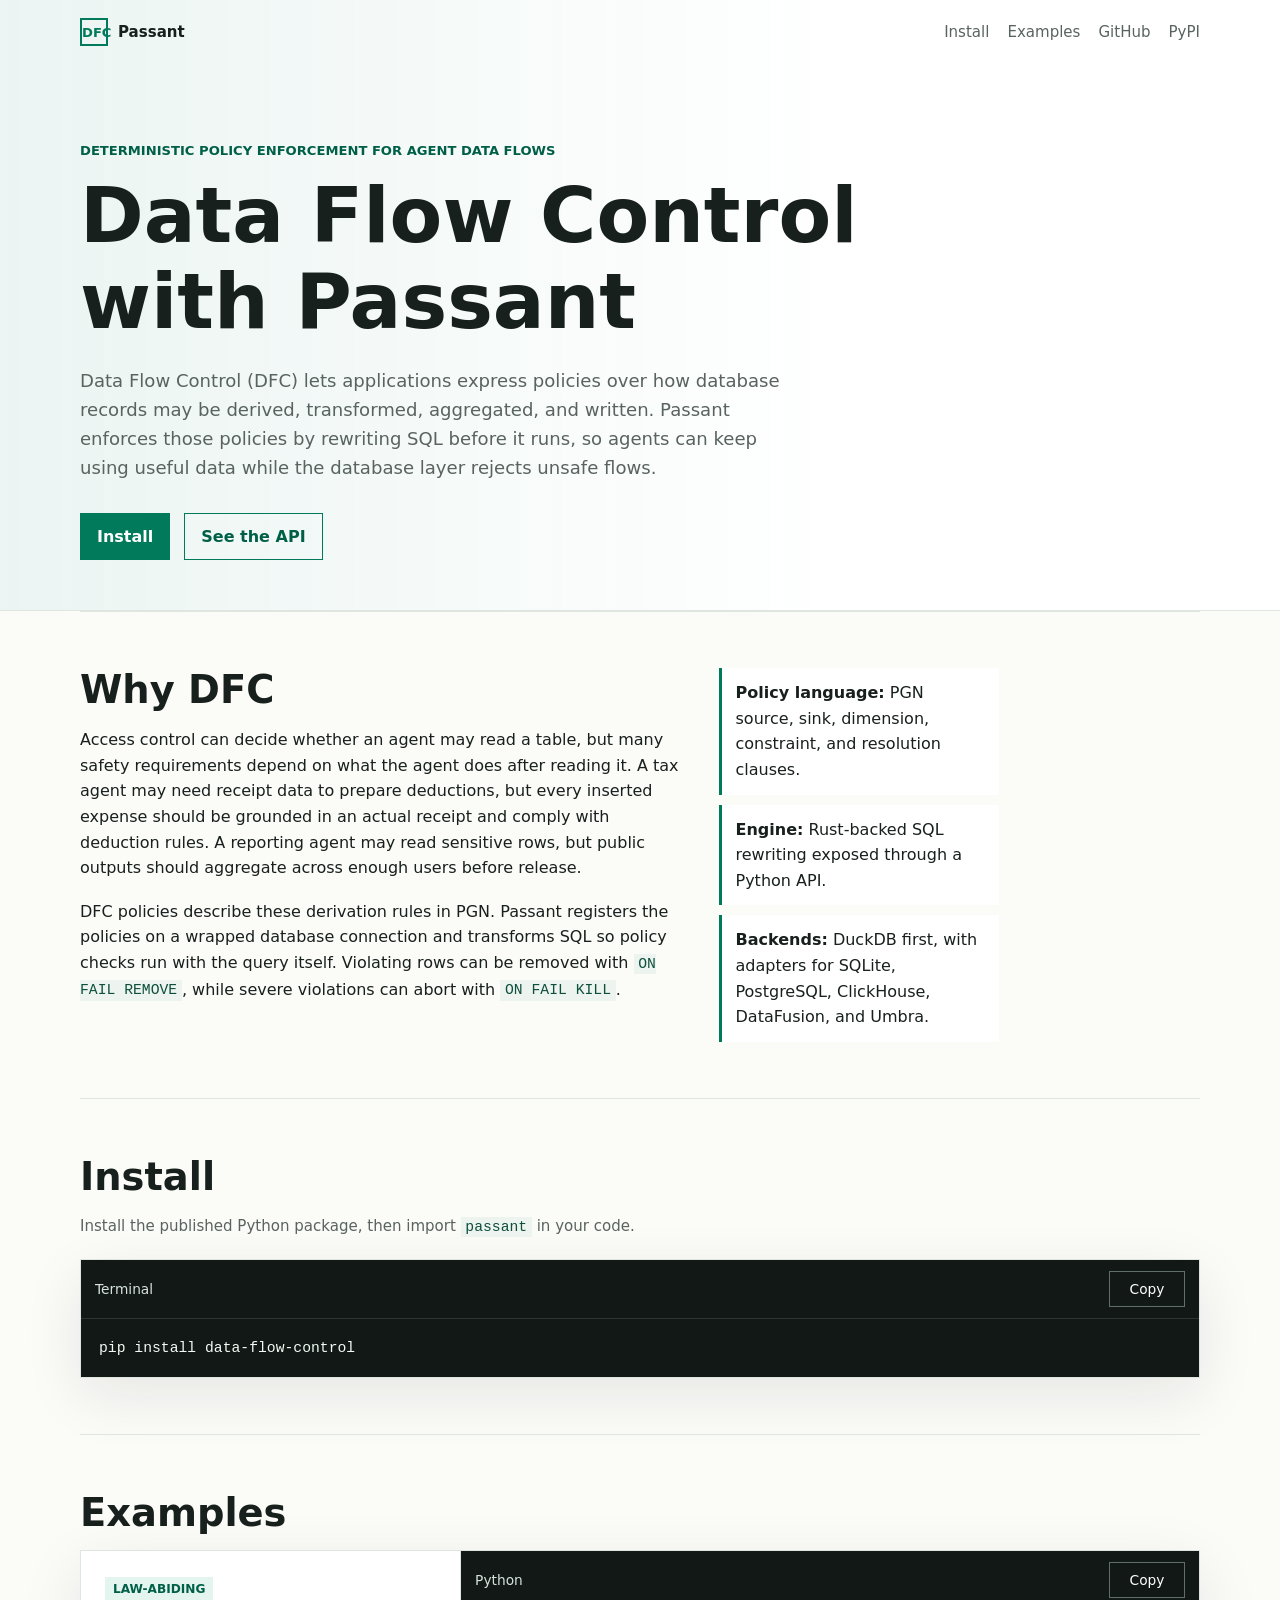
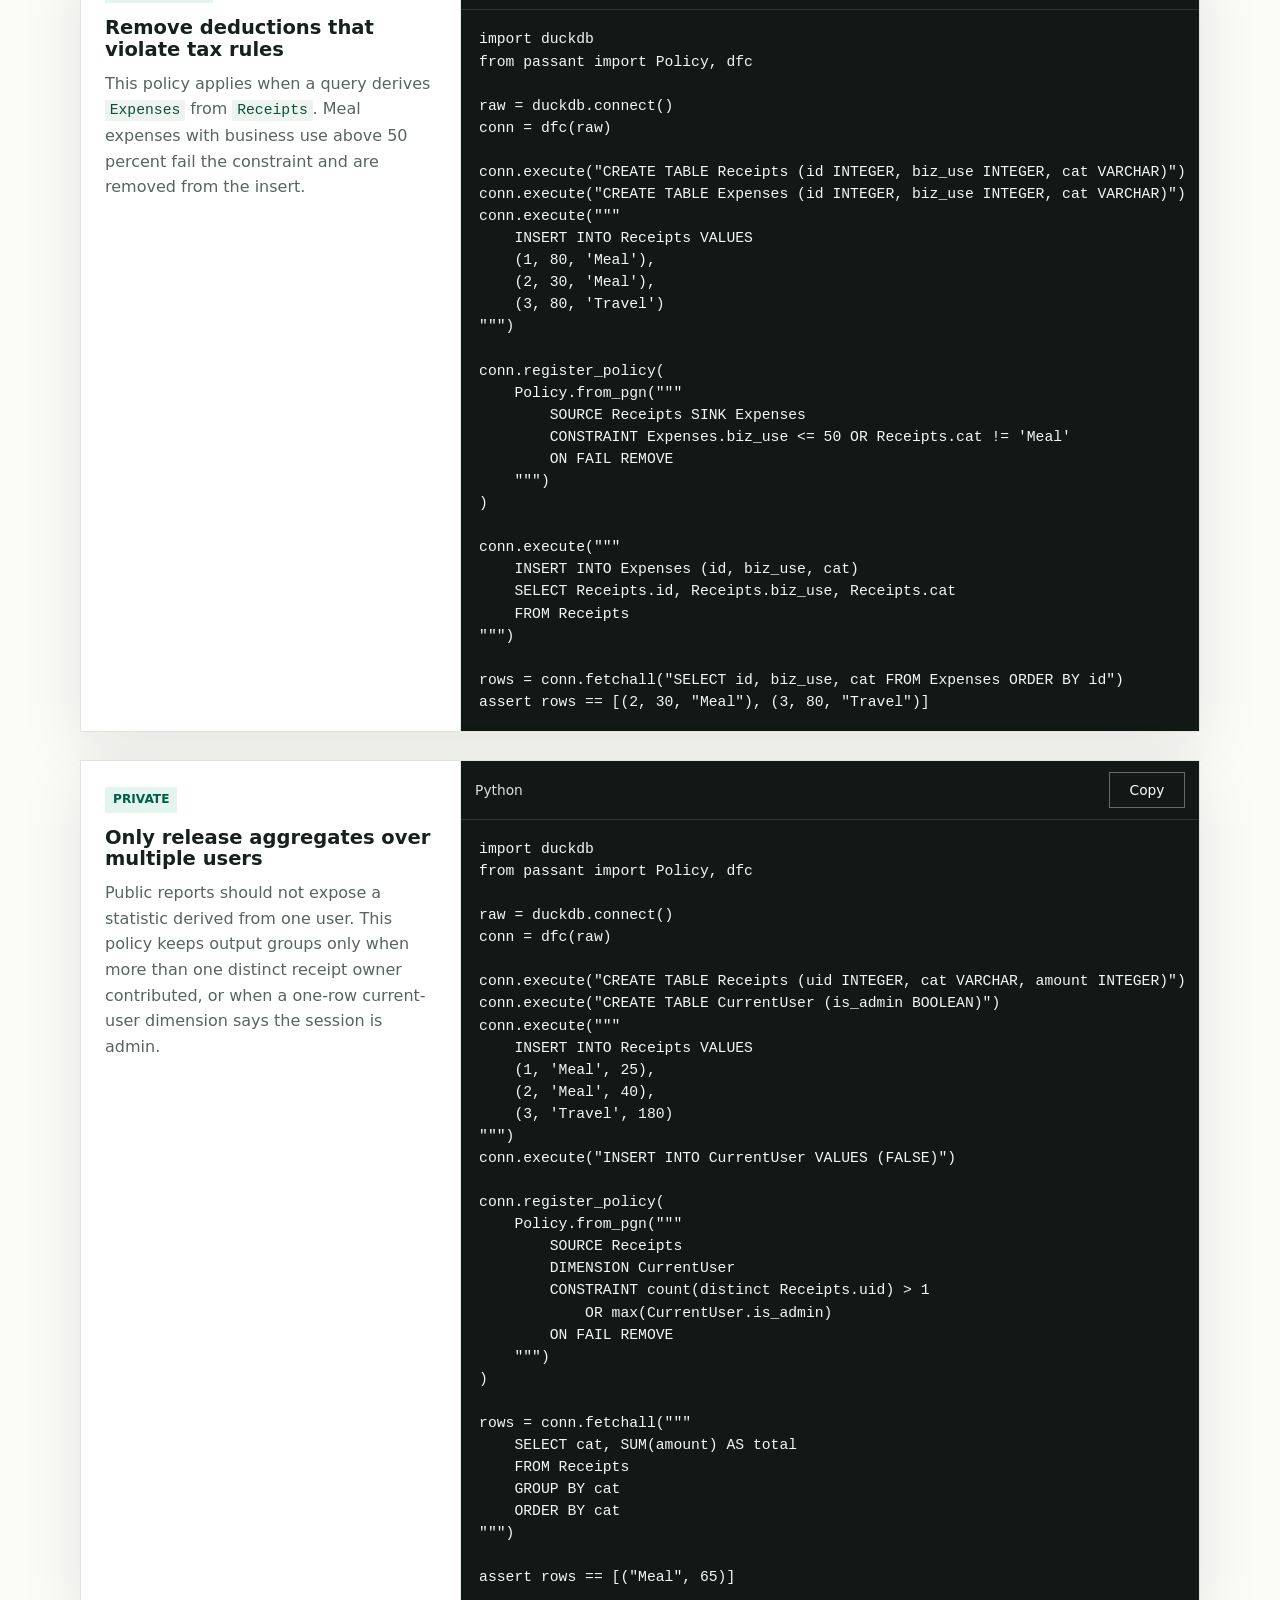
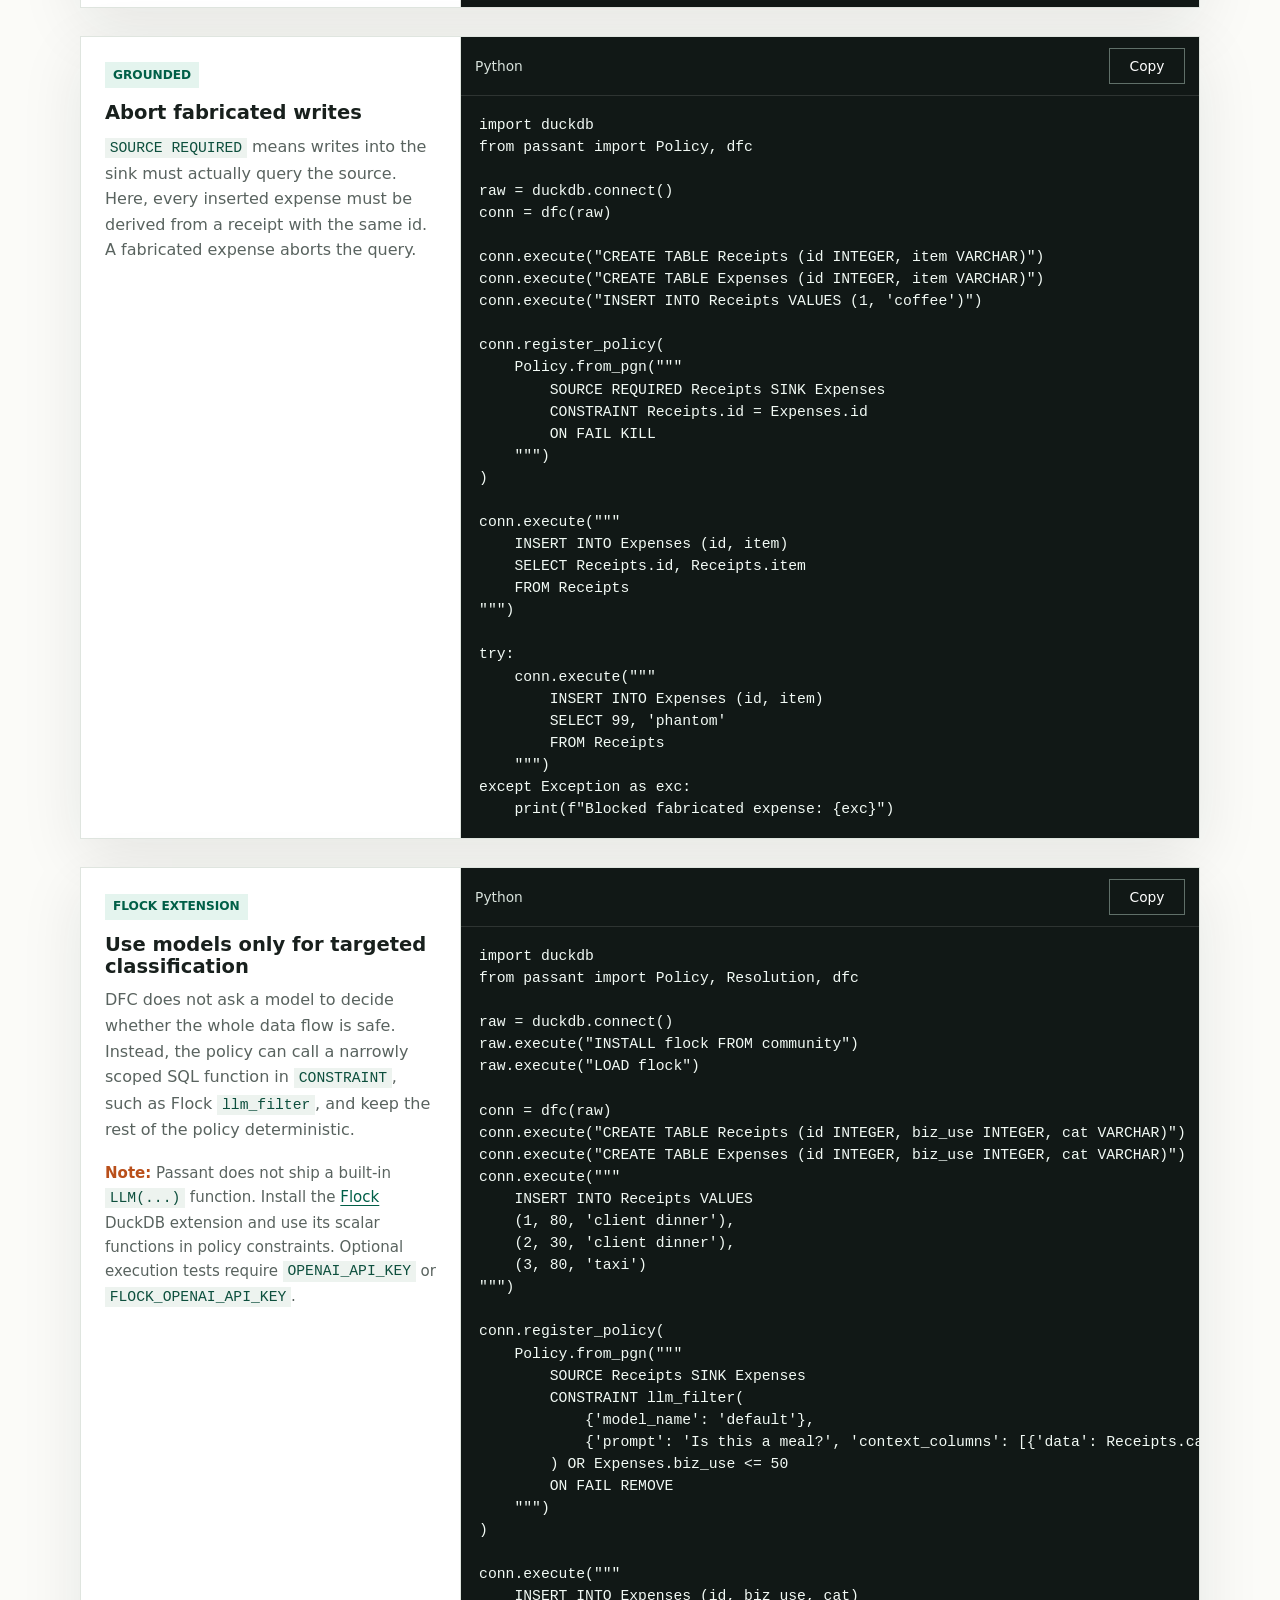
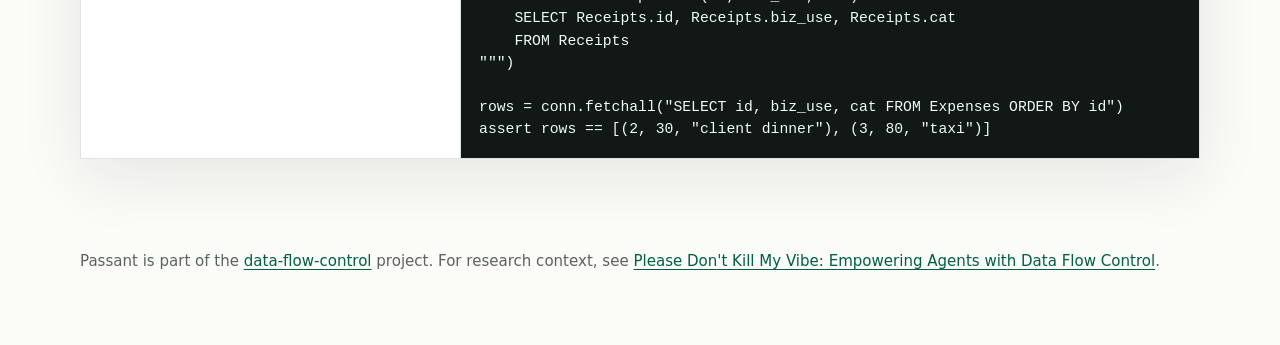
==== docs/index.html @ d6aa03f8 "Bring passant interfaces further in line with paper" ====
<!doctype html>
<html lang="en">
  <head>
    <meta charset="utf-8" />
    <meta name="viewport" content="width=device-width, initial-scale=1" />
    <title>Data Flow Control with Passant</title>
    <meta
      name="description"
      content="A one-page introduction to Data Flow Control and Passant, the Python API for enforcing PGN policies through SQL rewriting."
    />
    <style>
      :root {
        color-scheme: light;
        --bg: #fbfbf8;
        --surface: #ffffff;
        --ink: #18201d;
        --muted: #59635f;
        --line: #dfe5df;
        --accent: #007a5a;
        --accent-strong: #005f47;
        --accent-soft: #e4f4ee;
        --code: #111816;
        --code-line: #2b3531;
        --warn: #b94f1a;
        --shadow: 0 18px 60px rgba(25, 35, 31, 0.09);
      }

      * {
        box-sizing: border-box;
      }

      html {
        scroll-behavior: smooth;
      }

      body {
        margin: 0;
        background: var(--bg);
        color: var(--ink);
        font-family:
          Inter, ui-sans-serif, system-ui, -apple-system, BlinkMacSystemFont, "Segoe UI",
          sans-serif;
        line-height: 1.6;
      }

      a {
        color: var(--accent-strong);
        text-decoration-thickness: 0.08em;
        text-underline-offset: 0.18em;
      }

      header {
        border-bottom: 1px solid var(--line);
        background:
          linear-gradient(90deg, rgba(0, 122, 90, 0.08), transparent 65%),
          var(--surface);
      }

      nav,
      main,
      .hero-inner,
      footer {
        width: min(1120px, calc(100% - 40px));
        margin: 0 auto;
      }

      nav {
        display: flex;
        align-items: center;
        justify-content: space-between;
        gap: 24px;
        padding: 18px 0;
        font-size: 0.94rem;
      }

      .brand {
        display: flex;
        align-items: center;
        gap: 10px;
        color: var(--ink);
        font-weight: 740;
        text-decoration: none;
      }

      .mark {
        width: 28px;
        height: 28px;
        border: 2px solid var(--accent);
        display: grid;
        place-items: center;
        color: var(--accent);
        font-size: 0.82rem;
        font-weight: 800;
      }

      .nav-links {
        display: flex;
        gap: 18px;
        flex-wrap: wrap;
      }

      .nav-links a {
        color: var(--muted);
        text-decoration: none;
      }

      .hero {
        padding: 76px 0 50px;
      }

      .eyebrow {
        margin: 0 0 12px;
        color: var(--accent-strong);
        font-size: 0.82rem;
        font-weight: 800;
        letter-spacing: 0;
        text-transform: uppercase;
      }

      h1,
      h2,
      h3 {
        line-height: 1.12;
        letter-spacing: 0;
      }

      h1 {
        max-width: 780px;
        margin: 0;
        font-size: clamp(2.6rem, 6vw, 5.5rem);
      }

      h2 {
        margin: 0 0 16px;
        font-size: clamp(1.75rem, 3vw, 2.65rem);
      }

      h3 {
        margin: 0 0 10px;
        font-size: 1.22rem;
      }

      p {
        margin: 0 0 18px;
      }

      .lede {
        max-width: 720px;
        margin-top: 22px;
        color: var(--muted);
        font-size: 1.13rem;
      }

      .actions {
        display: flex;
        align-items: center;
        gap: 14px;
        margin-top: 30px;
        flex-wrap: wrap;
      }

      .button {
        display: inline-flex;
        min-height: 44px;
        align-items: center;
        justify-content: center;
        gap: 8px;
        border: 1px solid var(--accent);
        background: var(--accent);
        color: #ffffff;
        padding: 10px 16px;
        font-weight: 760;
        text-decoration: none;
      }

      .button.secondary {
        background: transparent;
        color: var(--accent-strong);
      }

      section {
        padding: 56px 0;
        border-top: 1px solid var(--line);
      }

      .intro {
        display: grid;
        grid-template-columns: minmax(0, 0.75fr) minmax(280px, 0.25fr);
        gap: 34px;
        align-items: start;
      }

      .fact-list {
        display: grid;
        gap: 10px;
        margin: 0;
        padding: 0;
        list-style: none;
      }

      .fact-list li {
        border-left: 3px solid var(--accent);
        background: var(--surface);
        padding: 12px 14px;
      }

      .install-block,
      .example {
        background: var(--surface);
        border: 1px solid var(--line);
        box-shadow: var(--shadow);
      }

      .install-block {
        margin-top: 20px;
      }

      .code-head {
        display: flex;
        justify-content: space-between;
        align-items: center;
        gap: 16px;
        border-bottom: 1px solid rgba(255, 255, 255, 0.12);
        background: var(--code);
        color: #d8e2dc;
        padding: 11px 14px;
        font-size: 0.86rem;
      }

      .copy {
        min-width: 76px;
        border: 1px solid #607069;
        background: transparent;
        color: #ffffff;
        padding: 6px 10px;
        font: inherit;
        cursor: pointer;
      }

      .copy:focus-visible,
      .button:focus-visible,
      a:focus-visible {
        outline: 3px solid rgba(0, 122, 90, 0.35);
        outline-offset: 3px;
      }

      pre {
        margin: 0;
        overflow-x: auto;
        background: var(--code);
        color: #f2faf5;
        padding: 18px;
        line-height: 1.5;
      }

      code {
        font-family:
          "SFMono-Regular", Consolas, "Liberation Mono", ui-monospace, monospace;
        font-size: 0.92rem;
      }

      p code,
      li code {
        background: #edf3ef;
        color: #0d4f3d;
        padding: 0.15em 0.32em;
      }

      .examples {
        display: grid;
        gap: 28px;
      }

      .example {
        display: grid;
        grid-template-columns: minmax(260px, 0.34fr) minmax(0, 0.66fr);
        align-items: stretch;
      }

      .example-copy {
        padding: 24px;
        border-right: 1px solid var(--line);
      }

      .example-copy p {
        color: var(--muted);
      }

      .tag {
        display: inline-flex;
        align-items: center;
        min-height: 26px;
        background: var(--accent-soft);
        color: var(--accent-strong);
        padding: 3px 8px;
        font-size: 0.76rem;
        font-weight: 800;
        text-transform: uppercase;
        margin-bottom: 14px;
      }

      .note {
        color: var(--muted);
        font-size: 0.94rem;
      }

      .note strong {
        color: var(--warn);
      }

      footer {
        padding: 34px 0 54px;
        color: var(--muted);
        font-size: 0.94rem;
      }

      @media (max-width: 860px) {
        nav,
        main,
        .hero-inner,
        footer {
          width: min(100% - 28px, 1120px);
        }

        nav {
          align-items: flex-start;
          flex-direction: column;
        }

        .hero {
          padding-top: 44px;
        }

        .intro,
        .example {
          grid-template-columns: 1fr;
        }

        .example-copy {
          border-right: 0;
          border-bottom: 1px solid var(--line);
        }

      }
    </style>
  </head>
  <body>
    <header>
      <nav aria-label="Primary">
        <a class="brand" href="#">
          <span class="mark">DFC</span>
          <span>Passant</span>
        </a>
        <div class="nav-links">
          <a href="#install">Install</a>
          <a href="#examples">Examples</a>
          <a href="https://github.com/reallocf/data-flow-control">GitHub</a>
          <a href="https://pypi.org/project/data-flow-control/">PyPI</a>
        </div>
      </nav>
      <div class="hero">
        <div class="hero-inner">
          <div>
            <p class="eyebrow">Deterministic policy enforcement for agent data flows</p>
            <h1>Data Flow Control with Passant</h1>
            <p class="lede">
              Data Flow Control (DFC) lets applications express policies over how database
              records may be derived, transformed, aggregated, and written. Passant enforces
              those policies by rewriting SQL before it runs, so agents can keep using useful
              data while the database layer rejects unsafe flows.
            </p>
            <div class="actions">
              <a class="button" href="#install">Install</a>
              <a class="button secondary" href="#examples">See the API</a>
            </div>
          </div>
        </div>
      </div>
    </header>

    <main>
      <section id="overview">
        <div class="intro">
          <div>
            <h2>Why DFC</h2>
            <p>
              Access control can decide whether an agent may read a table, but many safety
              requirements depend on what the agent does after reading it. A tax agent may need
              receipt data to prepare deductions, but every inserted expense should be grounded in
              an actual receipt and comply with deduction rules. A reporting agent may read
              sensitive rows, but public outputs should aggregate across enough users before
              release.
            </p>
            <p>
              DFC policies describe these derivation rules in PGN. Passant registers the policies
              on a wrapped database connection and transforms SQL so policy checks run with the
              query itself. Violating rows can be removed with <code>ON FAIL REMOVE</code>, while
              severe violations can abort with <code>ON FAIL KILL</code>.
            </p>
          </div>
          <ul class="fact-list" aria-label="Passant capabilities">
            <li><strong>Policy language:</strong> PGN source, sink, dimension, constraint, and resolution clauses.</li>
            <li><strong>Engine:</strong> Rust-backed SQL rewriting exposed through a Python API.</li>
            <li><strong>Backends:</strong> DuckDB first, with adapters for SQLite, PostgreSQL, ClickHouse, DataFusion, and Umbra.</li>
          </ul>
        </div>
      </section>

      <section id="install">
        <h2>Install</h2>
        <p class="note">
          Install the published Python package, then import <code>passant</code> in your code.
        </p>
        <div class="install-block">
          <div class="code-head">
            <span>Terminal</span>
            <button class="copy" type="button" data-copy="pip install data-flow-control">Copy</button>
          </div>
          <pre><code>pip install data-flow-control</code></pre>
        </div>
      </section>

      <section id="examples">
        <h2>Examples</h2>
        <div class="examples">
          <article class="example">
            <div class="example-copy">
              <span class="tag">Law-abiding</span>
              <h3>Remove deductions that violate tax rules</h3>
              <p>
                This policy applies when a query derives <code>Expenses</code> from
                <code>Receipts</code>. Meal expenses with business use above 50 percent fail the
                constraint and are removed from the insert.
              </p>
            </div>
            <div>
              <div class="code-head">
                <span>Python</span>
                <button class="copy" type="button" data-copy-target="law-code">Copy</button>
              </div>
              <pre><code id="law-code">import duckdb
from passant import Policy, dfc

raw = duckdb.connect()
conn = dfc(raw)

conn.execute("CREATE TABLE Receipts (id INTEGER, biz_use INTEGER, cat VARCHAR)")
conn.execute("CREATE TABLE Expenses (id INTEGER, biz_use INTEGER, cat VARCHAR)")
conn.execute("""
    INSERT INTO Receipts VALUES
    (1, 80, 'Meal'),
    (2, 30, 'Meal'),
    (3, 80, 'Travel')
""")

conn.register_policy(
    Policy.from_pgn("""
        SOURCE Receipts SINK Expenses
        CONSTRAINT Expenses.biz_use <= 50 OR Receipts.cat != 'Meal'
        ON FAIL REMOVE
    """)
)

conn.execute("""
    INSERT INTO Expenses (id, biz_use, cat)
    SELECT Receipts.id, Receipts.biz_use, Receipts.cat
    FROM Receipts
""")

rows = conn.fetchall("SELECT id, biz_use, cat FROM Expenses ORDER BY id")
assert rows == [(2, 30, "Meal"), (3, 80, "Travel")]</code></pre>
            </div>
          </article>

          <article class="example">
            <div class="example-copy">
              <span class="tag">Private</span>
              <h3>Only release aggregates over multiple users</h3>
              <p>
                Public reports should not expose a statistic derived from one user. This policy
                keeps output groups only when more than one distinct receipt owner contributed, or
                when a one-row current-user dimension says the session is admin.
              </p>
            </div>
            <div>
              <div class="code-head">
                <span>Python</span>
                <button class="copy" type="button" data-copy-target="privacy-code">Copy</button>
              </div>
              <pre><code id="privacy-code">import duckdb
from passant import Policy, dfc

raw = duckdb.connect()
conn = dfc(raw)

conn.execute("CREATE TABLE Receipts (uid INTEGER, cat VARCHAR, amount INTEGER)")
conn.execute("CREATE TABLE CurrentUser (is_admin BOOLEAN)")
conn.execute("""
    INSERT INTO Receipts VALUES
    (1, 'Meal', 25),
    (2, 'Meal', 40),
    (3, 'Travel', 180)
""")
conn.execute("INSERT INTO CurrentUser VALUES (FALSE)")

conn.register_policy(
    Policy.from_pgn("""
        SOURCE Receipts
        DIMENSION CurrentUser
        CONSTRAINT count(distinct Receipts.uid) > 1
            OR max(CurrentUser.is_admin)
        ON FAIL REMOVE
    """)
)

rows = conn.fetchall("""
    SELECT cat, SUM(amount) AS total
    FROM Receipts
    GROUP BY cat
    ORDER BY cat
""")

assert rows == [("Meal", 65)]</code></pre>
            </div>
          </article>

          <article class="example">
            <div class="example-copy">
              <span class="tag">Grounded</span>
              <h3>Abort fabricated writes</h3>
              <p>
                <code>SOURCE REQUIRED</code> means writes into the sink must actually query the
                source. Here, every inserted expense must be derived from a receipt with the same
                id. A fabricated expense aborts the query.
              </p>
            </div>
            <div>
              <div class="code-head">
                <span>Python</span>
                <button class="copy" type="button" data-copy-target="grounded-code">Copy</button>
              </div>
              <pre><code id="grounded-code">import duckdb
from passant import Policy, dfc

raw = duckdb.connect()
conn = dfc(raw)

conn.execute("CREATE TABLE Receipts (id INTEGER, item VARCHAR)")
conn.execute("CREATE TABLE Expenses (id INTEGER, item VARCHAR)")
conn.execute("INSERT INTO Receipts VALUES (1, 'coffee')")

conn.register_policy(
    Policy.from_pgn("""
        SOURCE REQUIRED Receipts SINK Expenses
        CONSTRAINT Receipts.id = Expenses.id
        ON FAIL KILL
    """)
)

conn.execute("""
    INSERT INTO Expenses (id, item)
    SELECT Receipts.id, Receipts.item
    FROM Receipts
""")

try:
    conn.execute("""
        INSERT INTO Expenses (id, item)
        SELECT 99, 'phantom'
        FROM Receipts
    """)
except Exception as exc:
    print(f"Blocked fabricated expense: {exc}")</code></pre>
            </div>
          </article>

          <article class="example">
            <div class="example-copy">
              <span class="tag">Flock extension</span>
              <h3>Use models only for targeted classification</h3>
              <p>
                DFC does not ask a model to decide whether the whole data flow is safe. Instead,
                the policy can call a narrowly scoped SQL function in <code>CONSTRAINT</code>, such
                as Flock <code>llm_filter</code>, and keep the rest of the policy deterministic.
              </p>
              <p class="note">
                <strong>Note:</strong> Passant does not ship a built-in <code>LLM(...)</code>
                function. Install the
                <a href="https://duckdb.org/community_extensions/extensions/flock">Flock</a>
                DuckDB extension and use its scalar functions in policy constraints. Optional
                execution tests require <code>OPENAI_API_KEY</code> or
                <code>FLOCK_OPENAI_API_KEY</code>.
              </p>
            </div>
            <div>
              <div class="code-head">
                <span>Python</span>
                <button class="copy" type="button" data-copy-target="llm-code">Copy</button>
              </div>
              <pre><code id="llm-code">import duckdb
from passant import Policy, Resolution, dfc

raw = duckdb.connect()
raw.execute("INSTALL flock FROM community")
raw.execute("LOAD flock")

conn = dfc(raw)
conn.execute("CREATE TABLE Receipts (id INTEGER, biz_use INTEGER, cat VARCHAR)")
conn.execute("CREATE TABLE Expenses (id INTEGER, biz_use INTEGER, cat VARCHAR)")
conn.execute("""
    INSERT INTO Receipts VALUES
    (1, 80, 'client dinner'),
    (2, 30, 'client dinner'),
    (3, 80, 'taxi')
""")

conn.register_policy(
    Policy.from_pgn("""
        SOURCE Receipts SINK Expenses
        CONSTRAINT llm_filter(
            {'model_name': 'default'},
            {'prompt': 'Is this a meal?', 'context_columns': [{'data': Receipts.cat}]}
        ) OR Expenses.biz_use <= 50
        ON FAIL REMOVE
    """)
)

conn.execute("""
    INSERT INTO Expenses (id, biz_use, cat)
    SELECT Receipts.id, Receipts.biz_use, Receipts.cat
    FROM Receipts
""")

rows = conn.fetchall("SELECT id, biz_use, cat FROM Expenses ORDER BY id")
assert rows == [(2, 30, "client dinner"), (3, 80, "taxi")]</code></pre>
            </div>
          </article>
        </div>
      </section>
    </main>

    <footer>
      <p>
        Passant is part of the
        <a href="https://github.com/reallocf/data-flow-control">data-flow-control</a>
        project. For research context, see
        <a href="https://arxiv.org/abs/2512.05374">Please Don't Kill My Vibe: Empowering Agents with Data Flow Control</a>.
      </p>
    </footer>

    <script>
      for (const button of document.querySelectorAll(".copy")) {
        button.addEventListener("click", async () => {
          const targetId = button.getAttribute("data-copy-target");
          const text = targetId
            ? document.getElementById(targetId).innerText
            : button.getAttribute("data-copy");
          await navigator.clipboard.writeText(text);
          const original = button.innerText;
          button.innerText = "Copied";
          window.setTimeout(() => {
            button.innerText = original;
          }, 1300);
        });
      }
    </script>
  </body>
</html>
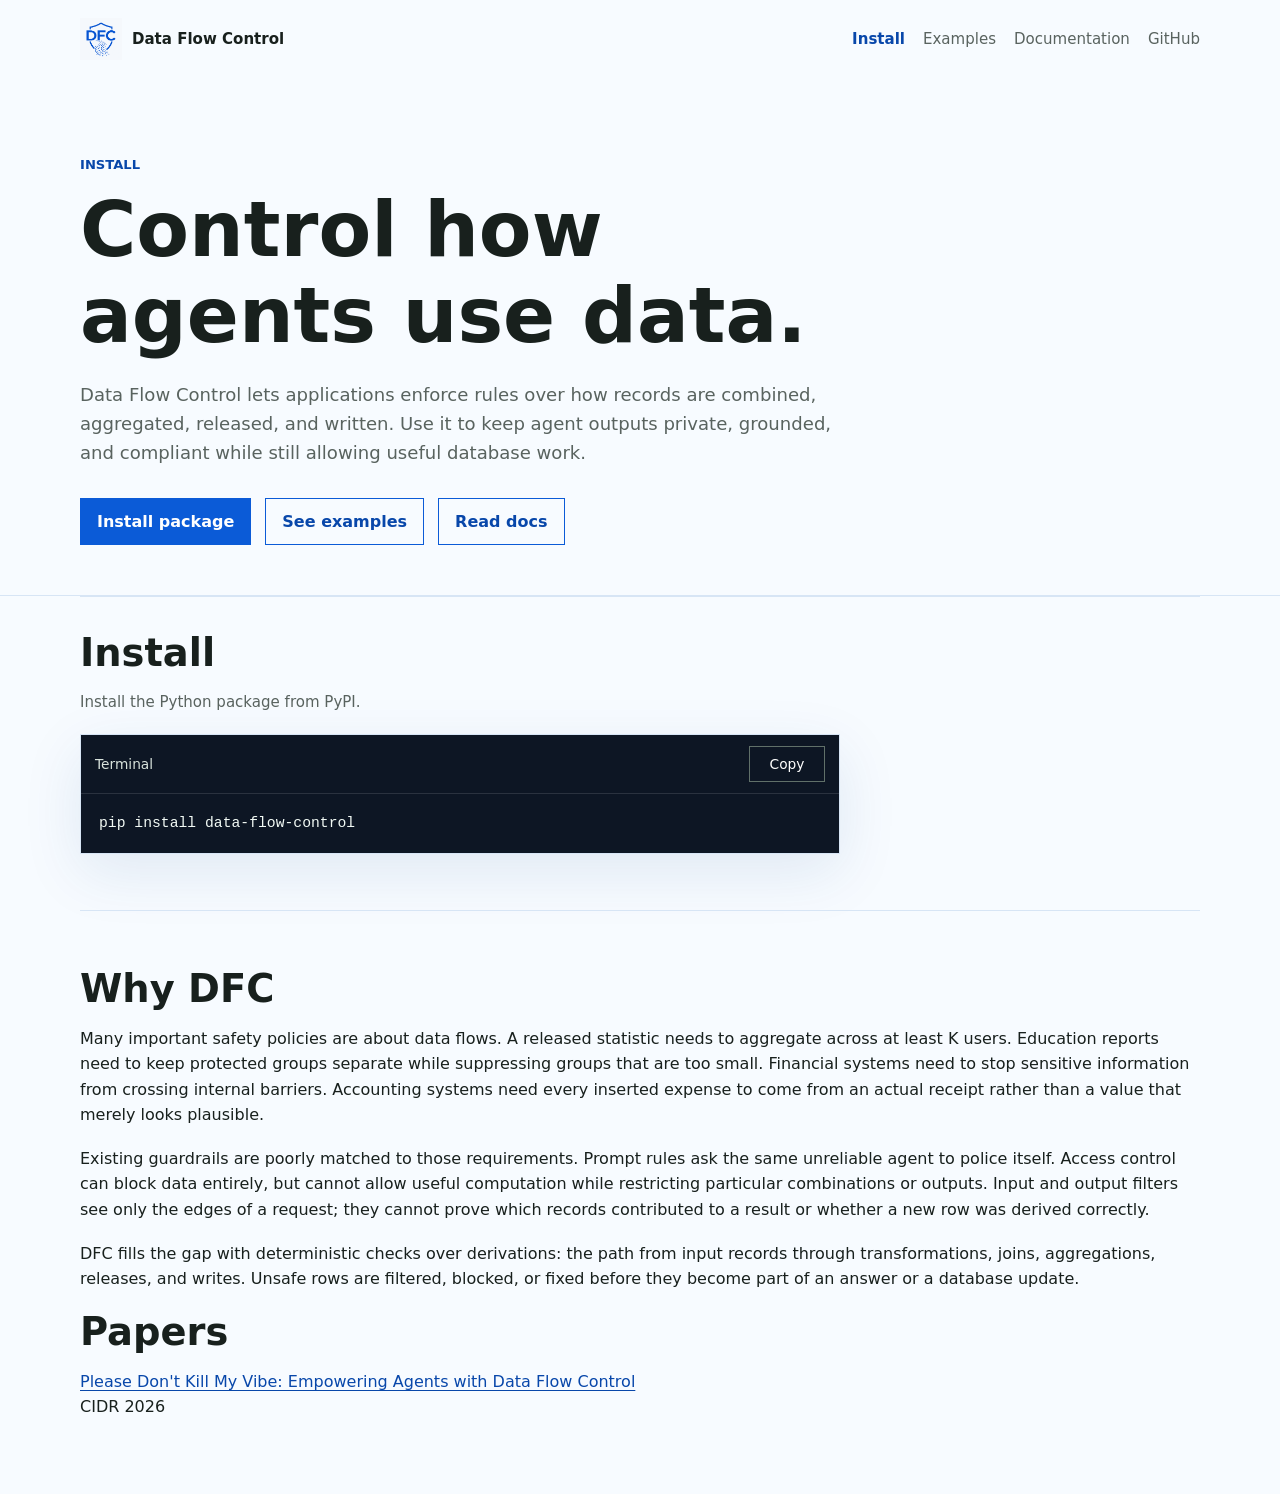
==== commit f3166772: "Make sure passant/ works for tpch similar to sql-rewriter/" ====
--- a/docs/index.html
+++ b/docs/index.html
@@ -3,413 +3,50 @@
   <head>
     <meta charset="utf-8" />
     <meta name="viewport" content="width=device-width, initial-scale=1" />
-    <title>Data Flow Control with Passant</title>
+    <title>Install Data Flow Control</title>
     <meta
       name="description"
-      content="A one-page introduction to Data Flow Control and Passant, the Python API for enforcing PGN policies through SQL rewriting."
+      content="Install the data-flow-control Python package and learn why it helps keep data use safe."
     />
-    <style>
-      :root {
-        color-scheme: light;
-        --bg: #fbfbf8;
-        --surface: #ffffff;
-        --ink: #18201d;
-        --muted: #59635f;
-        --line: #dfe5df;
-        --accent: #007a5a;
-        --accent-strong: #005f47;
-        --accent-soft: #e4f4ee;
-        --code: #111816;
-        --code-line: #2b3531;
-        --warn: #b94f1a;
-        --shadow: 0 18px 60px rgba(25, 35, 31, 0.09);
-      }
-
-      * {
-        box-sizing: border-box;
-      }
-
-      html {
-        scroll-behavior: smooth;
-      }
-
-      body {
-        margin: 0;
-        background: var(--bg);
-        color: var(--ink);
-        font-family:
-          Inter, ui-sans-serif, system-ui, -apple-system, BlinkMacSystemFont, "Segoe UI",
-          sans-serif;
-        line-height: 1.6;
-      }
-
-      a {
-        color: var(--accent-strong);
-        text-decoration-thickness: 0.08em;
-        text-underline-offset: 0.18em;
-      }
-
-      header {
-        border-bottom: 1px solid var(--line);
-        background:
-          linear-gradient(90deg, rgba(0, 122, 90, 0.08), transparent 65%),
-          var(--surface);
-      }
-
-      nav,
-      main,
-      .hero-inner,
-      footer {
-        width: min(1120px, calc(100% - 40px));
-        margin: 0 auto;
-      }
-
-      nav {
-        display: flex;
-        align-items: center;
-        justify-content: space-between;
-        gap: 24px;
-        padding: 18px 0;
-        font-size: 0.94rem;
-      }
-
-      .brand {
-        display: flex;
-        align-items: center;
-        gap: 10px;
-        color: var(--ink);
-        font-weight: 740;
-        text-decoration: none;
-      }
-
-      .mark {
-        width: 28px;
-        height: 28px;
-        border: 2px solid var(--accent);
-        display: grid;
-        place-items: center;
-        color: var(--accent);
-        font-size: 0.82rem;
-        font-weight: 800;
-      }
-
-      .nav-links {
-        display: flex;
-        gap: 18px;
-        flex-wrap: wrap;
-      }
-
-      .nav-links a {
-        color: var(--muted);
-        text-decoration: none;
-      }
-
-      .hero {
-        padding: 76px 0 50px;
-      }
-
-      .eyebrow {
-        margin: 0 0 12px;
-        color: var(--accent-strong);
-        font-size: 0.82rem;
-        font-weight: 800;
-        letter-spacing: 0;
-        text-transform: uppercase;
-      }
-
-      h1,
-      h2,
-      h3 {
-        line-height: 1.12;
-        letter-spacing: 0;
-      }
-
-      h1 {
-        max-width: 780px;
-        margin: 0;
-        font-size: clamp(2.6rem, 6vw, 5.5rem);
-      }
-
-      h2 {
-        margin: 0 0 16px;
-        font-size: clamp(1.75rem, 3vw, 2.65rem);
-      }
-
-      h3 {
-        margin: 0 0 10px;
-        font-size: 1.22rem;
-      }
-
-      p {
-        margin: 0 0 18px;
-      }
-
-      .lede {
-        max-width: 720px;
-        margin-top: 22px;
-        color: var(--muted);
-        font-size: 1.13rem;
-      }
-
-      .actions {
-        display: flex;
-        align-items: center;
-        gap: 14px;
-        margin-top: 30px;
-        flex-wrap: wrap;
-      }
-
-      .button {
-        display: inline-flex;
-        min-height: 44px;
-        align-items: center;
-        justify-content: center;
-        gap: 8px;
-        border: 1px solid var(--accent);
-        background: var(--accent);
-        color: #ffffff;
-        padding: 10px 16px;
-        font-weight: 760;
-        text-decoration: none;
-      }
-
-      .button.secondary {
-        background: transparent;
-        color: var(--accent-strong);
-      }
-
-      section {
-        padding: 56px 0;
-        border-top: 1px solid var(--line);
-      }
-
-      .intro {
-        display: grid;
-        grid-template-columns: minmax(0, 0.75fr) minmax(280px, 0.25fr);
-        gap: 34px;
-        align-items: start;
-      }
-
-      .fact-list {
-        display: grid;
-        gap: 10px;
-        margin: 0;
-        padding: 0;
-        list-style: none;
-      }
-
-      .fact-list li {
-        border-left: 3px solid var(--accent);
-        background: var(--surface);
-        padding: 12px 14px;
-      }
-
-      .install-block,
-      .example {
-        background: var(--surface);
-        border: 1px solid var(--line);
-        box-shadow: var(--shadow);
-      }
-
-      .install-block {
-        margin-top: 20px;
-      }
-
-      .code-head {
-        display: flex;
-        justify-content: space-between;
-        align-items: center;
-        gap: 16px;
-        border-bottom: 1px solid rgba(255, 255, 255, 0.12);
-        background: var(--code);
-        color: #d8e2dc;
-        padding: 11px 14px;
-        font-size: 0.86rem;
-      }
-
-      .copy {
-        min-width: 76px;
-        border: 1px solid #607069;
-        background: transparent;
-        color: #ffffff;
-        padding: 6px 10px;
-        font: inherit;
-        cursor: pointer;
-      }
-
-      .copy:focus-visible,
-      .button:focus-visible,
-      a:focus-visible {
-        outline: 3px solid rgba(0, 122, 90, 0.35);
-        outline-offset: 3px;
-      }
-
-      pre {
-        margin: 0;
-        overflow-x: auto;
-        background: var(--code);
-        color: #f2faf5;
-        padding: 18px;
-        line-height: 1.5;
-      }
-
-      code {
-        font-family:
-          "SFMono-Regular", Consolas, "Liberation Mono", ui-monospace, monospace;
-        font-size: 0.92rem;
-      }
-
-      p code,
-      li code {
-        background: #edf3ef;
-        color: #0d4f3d;
-        padding: 0.15em 0.32em;
-      }
-
-      .examples {
-        display: grid;
-        gap: 28px;
-      }
-
-      .example {
-        display: grid;
-        grid-template-columns: minmax(260px, 0.34fr) minmax(0, 0.66fr);
-        align-items: stretch;
-      }
-
-      .example-copy {
-        padding: 24px;
-        border-right: 1px solid var(--line);
-      }
-
-      .example-copy p {
-        color: var(--muted);
-      }
-
-      .tag {
-        display: inline-flex;
-        align-items: center;
-        min-height: 26px;
-        background: var(--accent-soft);
-        color: var(--accent-strong);
-        padding: 3px 8px;
-        font-size: 0.76rem;
-        font-weight: 800;
-        text-transform: uppercase;
-        margin-bottom: 14px;
-      }
-
-      .note {
-        color: var(--muted);
-        font-size: 0.94rem;
-      }
-
-      .note strong {
-        color: var(--warn);
-      }
-
-      footer {
-        padding: 34px 0 54px;
-        color: var(--muted);
-        font-size: 0.94rem;
-      }
-
-      @media (max-width: 860px) {
-        nav,
-        main,
-        .hero-inner,
-        footer {
-          width: min(100% - 28px, 1120px);
-        }
-
-        nav {
-          align-items: flex-start;
-          flex-direction: column;
-        }
-
-        .hero {
-          padding-top: 44px;
-        }
-
-        .intro,
-        .example {
-          grid-template-columns: 1fr;
-        }
-
-        .example-copy {
-          border-right: 0;
-          border-bottom: 1px solid var(--line);
-        }
-
-      }
-    </style>
+    <link rel="stylesheet" href="styles.css" />
   </head>
   <body>
     <header>
       <nav aria-label="Primary">
-        <a class="brand" href="#">
-          <span class="mark">DFC</span>
-          <span>Passant</span>
+        <a class="brand" href="index.html">
+          <img class="brand-logo" src="assets/dfc-logo.png" alt="DFC logo" />
+          <span>Data Flow Control</span>
         </a>
         <div class="nav-links">
-          <a href="#install">Install</a>
-          <a href="#examples">Examples</a>
+          <a href="index.html" aria-current="page">Install</a>
+          <a href="examples.html">Examples</a>
+          <a href="documentation.html">Documentation</a>
           <a href="https://github.com/reallocf/data-flow-control">GitHub</a>
-          <a href="https://pypi.org/project/data-flow-control/">PyPI</a>
         </div>
       </nav>
       <div class="hero">
         <div class="hero-inner">
-          <div>
-            <p class="eyebrow">Deterministic policy enforcement for agent data flows</p>
-            <h1>Data Flow Control with Passant</h1>
-            <p class="lede">
-              Data Flow Control (DFC) lets applications express policies over how database
-              records may be derived, transformed, aggregated, and written. Passant enforces
-              those policies by rewriting SQL before it runs, so agents can keep using useful
-              data while the database layer rejects unsafe flows.
-            </p>
-            <div class="actions">
-              <a class="button" href="#install">Install</a>
-              <a class="button secondary" href="#examples">See the API</a>
-            </div>
+          <p class="eyebrow">Install</p>
+          <h1>Control how agents use data.</h1>
+          <p class="lede">
+            Data Flow Control lets applications enforce rules over how records are combined,
+            aggregated, released, and written. Use it to keep agent outputs private, grounded, and
+            compliant while still allowing useful database work.
+          </p>
+          <div class="actions">
+            <a class="button" href="#install">Install package</a>
+            <a class="button secondary" href="examples.html">See examples</a>
+            <a class="button secondary" href="documentation.html">Read docs</a>
           </div>
         </div>
       </div>
     </header>
 
     <main>
-      <section id="overview">
-        <div class="intro">
-          <div>
-            <h2>Why DFC</h2>
-            <p>
-              Access control can decide whether an agent may read a table, but many safety
-              requirements depend on what the agent does after reading it. A tax agent may need
-              receipt data to prepare deductions, but every inserted expense should be grounded in
-              an actual receipt and comply with deduction rules. A reporting agent may read
-              sensitive rows, but public outputs should aggregate across enough users before
-              release.
-            </p>
-            <p>
-              DFC policies describe these derivation rules in PGN. Passant registers the policies
-              on a wrapped database connection and transforms SQL so policy checks run with the
-              query itself. Violating rows can be removed with <code>ON FAIL REMOVE</code>, while
-              severe violations can abort with <code>ON FAIL KILL</code>.
-            </p>
-          </div>
-          <ul class="fact-list" aria-label="Passant capabilities">
-            <li><strong>Policy language:</strong> PGN source, sink, dimension, constraint, and resolution clauses.</li>
-            <li><strong>Engine:</strong> Rust-backed SQL rewriting exposed through a Python API.</li>
-            <li><strong>Backends:</strong> DuckDB first, with adapters for SQLite, PostgreSQL, ClickHouse, DataFusion, and Umbra.</li>
-          </ul>
-        </div>
-      </section>
-
-      <section id="install">
+      <section id="install" class="tight-section">
         <h2>Install</h2>
         <p class="note">
-          Install the published Python package, then import <code>passant</code> in your code.
+          Install the Python package from PyPI.
         </p>
         <div class="install-block">
           <div class="code-head">
@@ -420,249 +57,40 @@
         </div>
       </section>
 
-      <section id="examples">
-        <h2>Examples</h2>
-        <div class="examples">
-          <article class="example">
-            <div class="example-copy">
-              <span class="tag">Law-abiding</span>
-              <h3>Remove deductions that violate tax rules</h3>
-              <p>
-                This policy applies when a query derives <code>Expenses</code> from
-                <code>Receipts</code>. Meal expenses with business use above 50 percent fail the
-                constraint and are removed from the insert.
-              </p>
-            </div>
-            <div>
-              <div class="code-head">
-                <span>Python</span>
-                <button class="copy" type="button" data-copy-target="law-code">Copy</button>
-              </div>
-              <pre><code id="law-code">import duckdb
-from passant import Policy, dfc
-
-raw = duckdb.connect()
-conn = dfc(raw)
-
-conn.execute("CREATE TABLE Receipts (id INTEGER, biz_use INTEGER, cat VARCHAR)")
-conn.execute("CREATE TABLE Expenses (id INTEGER, biz_use INTEGER, cat VARCHAR)")
-conn.execute("""
-    INSERT INTO Receipts VALUES
-    (1, 80, 'Meal'),
-    (2, 30, 'Meal'),
-    (3, 80, 'Travel')
-""")
-
-conn.register_policy(
-    Policy.from_pgn("""
-        SOURCE Receipts SINK Expenses
-        CONSTRAINT Expenses.biz_use <= 50 OR Receipts.cat != 'Meal'
-        ON FAIL REMOVE
-    """)
-)
-
-conn.execute("""
-    INSERT INTO Expenses (id, biz_use, cat)
-    SELECT Receipts.id, Receipts.biz_use, Receipts.cat
-    FROM Receipts
-""")
-
-rows = conn.fetchall("SELECT id, biz_use, cat FROM Expenses ORDER BY id")
-assert rows == [(2, 30, "Meal"), (3, 80, "Travel")]</code></pre>
-            </div>
-          </article>
-
-          <article class="example">
-            <div class="example-copy">
-              <span class="tag">Private</span>
-              <h3>Only release aggregates over multiple users</h3>
-              <p>
-                Public reports should not expose a statistic derived from one user. This policy
-                keeps output groups only when more than one distinct receipt owner contributed, or
-                when a one-row current-user dimension says the session is admin.
-              </p>
-            </div>
-            <div>
-              <div class="code-head">
-                <span>Python</span>
-                <button class="copy" type="button" data-copy-target="privacy-code">Copy</button>
-              </div>
-              <pre><code id="privacy-code">import duckdb
-from passant import Policy, dfc
-
-raw = duckdb.connect()
-conn = dfc(raw)
-
-conn.execute("CREATE TABLE Receipts (uid INTEGER, cat VARCHAR, amount INTEGER)")
-conn.execute("CREATE TABLE CurrentUser (is_admin BOOLEAN)")
-conn.execute("""
-    INSERT INTO Receipts VALUES
-    (1, 'Meal', 25),
-    (2, 'Meal', 40),
-    (3, 'Travel', 180)
-""")
-conn.execute("INSERT INTO CurrentUser VALUES (FALSE)")
-
-conn.register_policy(
-    Policy.from_pgn("""
-        SOURCE Receipts
-        DIMENSION CurrentUser
-        CONSTRAINT count(distinct Receipts.uid) > 1
-            OR max(CurrentUser.is_admin)
-        ON FAIL REMOVE
-    """)
-)
-
-rows = conn.fetchall("""
-    SELECT cat, SUM(amount) AS total
-    FROM Receipts
-    GROUP BY cat
-    ORDER BY cat
-""")
-
-assert rows == [("Meal", 65)]</code></pre>
-            </div>
-          </article>
-
-          <article class="example">
-            <div class="example-copy">
-              <span class="tag">Grounded</span>
-              <h3>Abort fabricated writes</h3>
-              <p>
-                <code>SOURCE REQUIRED</code> means writes into the sink must actually query the
-                source. Here, every inserted expense must be derived from a receipt with the same
-                id. A fabricated expense aborts the query.
-              </p>
-            </div>
-            <div>
-              <div class="code-head">
-                <span>Python</span>
-                <button class="copy" type="button" data-copy-target="grounded-code">Copy</button>
-              </div>
-              <pre><code id="grounded-code">import duckdb
-from passant import Policy, dfc
-
-raw = duckdb.connect()
-conn = dfc(raw)
-
-conn.execute("CREATE TABLE Receipts (id INTEGER, item VARCHAR)")
-conn.execute("CREATE TABLE Expenses (id INTEGER, item VARCHAR)")
-conn.execute("INSERT INTO Receipts VALUES (1, 'coffee')")
-
-conn.register_policy(
-    Policy.from_pgn("""
-        SOURCE REQUIRED Receipts SINK Expenses
-        CONSTRAINT Receipts.id = Expenses.id
-        ON FAIL KILL
-    """)
-)
-
-conn.execute("""
-    INSERT INTO Expenses (id, item)
-    SELECT Receipts.id, Receipts.item
-    FROM Receipts
-""")
-
-try:
-    conn.execute("""
-        INSERT INTO Expenses (id, item)
-        SELECT 99, 'phantom'
-        FROM Receipts
-    """)
-except Exception as exc:
-    print(f"Blocked fabricated expense: {exc}")</code></pre>
-            </div>
-          </article>
-
-          <article class="example">
-            <div class="example-copy">
-              <span class="tag">Flock extension</span>
-              <h3>Use models only for targeted classification</h3>
-              <p>
-                DFC does not ask a model to decide whether the whole data flow is safe. Instead,
-                the policy can call a narrowly scoped SQL function in <code>CONSTRAINT</code>, such
-                as Flock <code>llm_filter</code>, and keep the rest of the policy deterministic.
-              </p>
-              <p class="note">
-                <strong>Note:</strong> Passant does not ship a built-in <code>LLM(...)</code>
-                function. Install the
-                <a href="https://duckdb.org/community_extensions/extensions/flock">Flock</a>
-                DuckDB extension and use its scalar functions in policy constraints. Optional
-                execution tests require <code>OPENAI_API_KEY</code> or
-                <code>FLOCK_OPENAI_API_KEY</code>.
-              </p>
-            </div>
-            <div>
-              <div class="code-head">
-                <span>Python</span>
-                <button class="copy" type="button" data-copy-target="llm-code">Copy</button>
-              </div>
-              <pre><code id="llm-code">import duckdb
-from passant import Policy, Resolution, dfc
-
-raw = duckdb.connect()
-raw.execute("INSTALL flock FROM community")
-raw.execute("LOAD flock")
-
-conn = dfc(raw)
-conn.execute("CREATE TABLE Receipts (id INTEGER, biz_use INTEGER, cat VARCHAR)")
-conn.execute("CREATE TABLE Expenses (id INTEGER, biz_use INTEGER, cat VARCHAR)")
-conn.execute("""
-    INSERT INTO Receipts VALUES
-    (1, 80, 'client dinner'),
-    (2, 30, 'client dinner'),
-    (3, 80, 'taxi')
-""")
-
-conn.register_policy(
-    Policy.from_pgn("""
-        SOURCE Receipts SINK Expenses
-        CONSTRAINT llm_filter(
-            {'model_name': 'default'},
-            {'prompt': 'Is this a meal?', 'context_columns': [{'data': Receipts.cat}]}
-        ) OR Expenses.biz_use <= 50
-        ON FAIL REMOVE
-    """)
-)
-
-conn.execute("""
-    INSERT INTO Expenses (id, biz_use, cat)
-    SELECT Receipts.id, Receipts.biz_use, Receipts.cat
-    FROM Receipts
-""")
-
-rows = conn.fetchall("SELECT id, biz_use, cat FROM Expenses ORDER BY id")
-assert rows == [(2, 30, "client dinner"), (3, 80, "taxi")]</code></pre>
-            </div>
-          </article>
-        </div>
+      <section>
+        <h2>Why DFC</h2>
+        <p>
+          Many important safety policies are about data flows. A released statistic needs
+          to aggregate across at least K users. Education reports need to keep protected
+          groups separate while suppressing groups that are too small. Financial systems need
+          to stop sensitive information from crossing internal barriers. Accounting
+          systems need every inserted expense to come from an actual receipt rather than a
+          value that merely looks plausible.
+        </p>
+        <p>
+          Existing guardrails are poorly matched to those requirements. Prompt rules ask the
+          same unreliable agent to police itself. Access control can block data entirely, but
+          cannot allow useful computation while restricting particular combinations or outputs.
+          Input and output filters see only the edges of a request; they cannot prove
+          which records contributed to a result or whether a new row was derived correctly.
+        </p>
+        <p>
+          DFC fills the gap with deterministic checks over derivations: the path from input
+          records through transformations, joins, aggregations, releases, and writes. Unsafe
+          rows are filtered, blocked, or fixed before they become part of an answer or a database
+          update.
+        </p>
+        <h2>Papers</h2>
+        <p>
+          <a href="https://www.vldb.org/cidrdb/2026/please-dont-kill-my-vibe-empowering-agents-with-data-flow-control.html">
+            Please Don't Kill My Vibe: Empowering Agents with Data Flow Control
+          </a>
+          <br />
+          CIDR 2026
+        </p>
       </section>
     </main>
 
-    <footer>
-      <p>
-        Passant is part of the
-        <a href="https://github.com/reallocf/data-flow-control">data-flow-control</a>
-        project. For research context, see
-        <a href="https://arxiv.org/abs/2512.05374">Please Don't Kill My Vibe: Empowering Agents with Data Flow Control</a>.
-      </p>
-    </footer>
-
-    <script>
-      for (const button of document.querySelectorAll(".copy")) {
-        button.addEventListener("click", async () => {
-          const targetId = button.getAttribute("data-copy-target");
-          const text = targetId
-            ? document.getElementById(targetId).innerText
-            : button.getAttribute("data-copy");
-          await navigator.clipboard.writeText(text);
-          const original = button.innerText;
-          button.innerText = "Copied";
-          window.setTimeout(() => {
-            button.innerText = original;
-          }, 1300);
-        });
-      }
-    </script>
+    <script src="site.js"></script>
   </body>
 </html>
--- a/docs/styles.css
+++ b/docs/styles.css
@@ -0,0 +1,391 @@
+:root {
+  color-scheme: light;
+  --bg: #f7fbff;
+  --surface: #ffffff;
+  --ink: #18201d;
+  --muted: #59635f;
+  --line: #d7e5f5;
+  --accent: #0b5bd7;
+  --accent-strong: #0847aa;
+  --accent-soft: #e8f2ff;
+  --code: #0d1624;
+  --warn: #b94f1a;
+  --shadow: 0 18px 60px rgba(18, 71, 140, 0.1);
+}
+
+* {
+  box-sizing: border-box;
+}
+
+html {
+  scroll-behavior: smooth;
+}
+
+body {
+  margin: 0;
+  background: var(--bg);
+  color: var(--ink);
+  font-family:
+    Inter, ui-sans-serif, system-ui, -apple-system, BlinkMacSystemFont, "Segoe UI",
+    sans-serif;
+  line-height: 1.6;
+}
+
+a {
+  color: var(--accent-strong);
+  text-decoration-thickness: 0.08em;
+  text-underline-offset: 0.18em;
+}
+
+header {
+  border-bottom: 1px solid var(--line);
+  background: var(--bg);
+}
+
+nav,
+main,
+.hero-inner,
+footer {
+  width: min(1120px, calc(100% - 40px));
+  margin: 0 auto;
+}
+
+nav {
+  display: flex;
+  align-items: center;
+  justify-content: space-between;
+  gap: 24px;
+  padding: 18px 0;
+  font-size: 0.94rem;
+}
+
+.brand {
+  display: flex;
+  align-items: center;
+  gap: 10px;
+  color: var(--ink);
+  font-weight: 740;
+  text-decoration: none;
+}
+
+.brand-logo {
+  width: 42px;
+  height: 42px;
+  display: block;
+  object-fit: contain;
+}
+
+.nav-links {
+  display: flex;
+  gap: 18px;
+  flex-wrap: wrap;
+}
+
+.nav-links a {
+  color: var(--muted);
+  text-decoration: none;
+}
+
+.nav-links a[aria-current="page"] {
+  color: var(--accent-strong);
+  font-weight: 760;
+}
+
+.hero {
+  padding: 76px 0 50px;
+}
+
+.eyebrow {
+  margin: 0 0 12px;
+  color: var(--accent-strong);
+  font-size: 0.82rem;
+  font-weight: 800;
+  letter-spacing: 0;
+  text-transform: uppercase;
+}
+
+h1,
+h2,
+h3 {
+  line-height: 1.12;
+  letter-spacing: 0;
+}
+
+h1 {
+  max-width: 820px;
+  margin: 0;
+  font-size: clamp(2.6rem, 6vw, 5.25rem);
+}
+
+h2 {
+  margin: 0 0 16px;
+  font-size: clamp(1.75rem, 3vw, 2.65rem);
+}
+
+h3 {
+  margin: 0 0 10px;
+  font-size: 1.22rem;
+}
+
+p {
+  margin: 0 0 18px;
+}
+
+.lede {
+  max-width: 760px;
+  margin-top: 22px;
+  color: var(--muted);
+  font-size: 1.13rem;
+}
+
+.actions {
+  display: flex;
+  align-items: center;
+  gap: 14px;
+  margin-top: 30px;
+  flex-wrap: wrap;
+}
+
+.button {
+  display: inline-flex;
+  min-height: 44px;
+  align-items: center;
+  justify-content: center;
+  gap: 8px;
+  border: 1px solid var(--accent);
+  background: var(--accent);
+  color: #ffffff;
+  padding: 10px 16px;
+  font-weight: 760;
+  text-decoration: none;
+}
+
+.button.secondary {
+  background: transparent;
+  color: var(--accent-strong);
+}
+
+section {
+  padding: 56px 0;
+  border-top: 1px solid var(--line);
+}
+
+.tight-section {
+  padding-top: 34px;
+}
+
+.intro {
+  display: grid;
+  grid-template-columns: minmax(0, 0.72fr) minmax(280px, 0.28fr);
+  gap: 34px;
+  align-items: start;
+}
+
+.fact-list {
+  display: grid;
+  gap: 10px;
+  margin: 0;
+  padding: 0;
+  list-style: none;
+}
+
+.fact-list li,
+.doc-card {
+  border-left: 3px solid var(--accent);
+  background: var(--surface);
+  padding: 12px 14px;
+}
+
+.install-block,
+.example,
+.doc-section {
+  background: var(--surface);
+  border: 1px solid var(--line);
+  box-shadow: var(--shadow);
+}
+
+.install-block {
+  max-width: 760px;
+  margin-top: 20px;
+}
+
+.code-head {
+  display: flex;
+  justify-content: space-between;
+  align-items: center;
+  gap: 16px;
+  border-bottom: 1px solid rgba(255, 255, 255, 0.12);
+  background: var(--code);
+  color: #d8e2dc;
+  padding: 11px 14px;
+  font-size: 0.86rem;
+}
+
+.copy {
+  min-width: 76px;
+  border: 1px solid #607069;
+  background: transparent;
+  color: #ffffff;
+  padding: 6px 10px;
+  font: inherit;
+  cursor: pointer;
+}
+
+.copy:focus-visible,
+.button:focus-visible,
+a:focus-visible {
+  outline: 3px solid rgba(11, 91, 215, 0.35);
+  outline-offset: 3px;
+}
+
+pre {
+  margin: 0;
+  overflow-x: auto;
+  background: var(--code);
+  color: #f2faf5;
+  padding: 18px;
+  line-height: 1.5;
+}
+
+code {
+  font-family:
+    "SFMono-Regular", Consolas, "Liberation Mono", ui-monospace, monospace;
+  font-size: 0.92rem;
+}
+
+p code,
+li code,
+td code {
+  background: #e8f2ff;
+  color: #0847aa;
+  padding: 0.15em 0.32em;
+}
+
+.examples {
+  display: grid;
+  gap: 28px;
+}
+
+.example {
+  display: grid;
+  grid-template-columns: minmax(260px, 0.34fr) minmax(0, 0.66fr);
+  align-items: stretch;
+}
+
+.example-copy {
+  padding: 24px;
+  border-right: 1px solid var(--line);
+}
+
+.example-copy p,
+.note,
+.doc-section p,
+.doc-card {
+  color: var(--muted);
+}
+
+.tag {
+  display: inline-flex;
+  align-items: center;
+  min-height: 26px;
+  background: var(--accent-soft);
+  color: var(--accent-strong);
+  padding: 3px 8px;
+  font-size: 0.76rem;
+  font-weight: 800;
+  text-transform: uppercase;
+  margin-bottom: 14px;
+}
+
+.note {
+  font-size: 0.94rem;
+}
+
+.note strong {
+  color: var(--warn);
+}
+
+.doc-grid {
+  display: grid;
+  grid-template-columns: minmax(220px, 0.28fr) minmax(0, 0.72fr);
+  gap: 28px;
+  align-items: start;
+}
+
+.toc {
+  position: sticky;
+  top: 16px;
+}
+
+.toc ul {
+  margin: 0;
+  padding-left: 18px;
+}
+
+.doc-stack {
+  display: grid;
+  gap: 24px;
+}
+
+.doc-section {
+  padding: 24px;
+}
+
+.field-table {
+  width: 100%;
+  border-collapse: collapse;
+  margin: 12px 0 20px;
+  font-size: 0.95rem;
+}
+
+.field-table th,
+.field-table td {
+  border-top: 1px solid var(--line);
+  padding: 10px;
+  text-align: left;
+  vertical-align: top;
+}
+
+.field-table th {
+  color: var(--ink);
+  font-weight: 760;
+}
+
+footer {
+  padding: 34px 0 54px;
+  color: var(--muted);
+  font-size: 0.94rem;
+}
+
+@media (max-width: 860px) {
+  nav,
+  main,
+  .hero-inner,
+  footer {
+    width: min(100% - 28px, 1120px);
+  }
+
+  nav {
+    align-items: flex-start;
+    flex-direction: column;
+  }
+
+  .hero {
+    padding-top: 44px;
+  }
+
+  .intro,
+  .example,
+  .doc-grid {
+    grid-template-columns: 1fr;
+  }
+
+  .example-copy {
+    border-right: 0;
+    border-bottom: 1px solid var(--line);
+  }
+
+  .toc {
+    position: static;
+  }
+}
